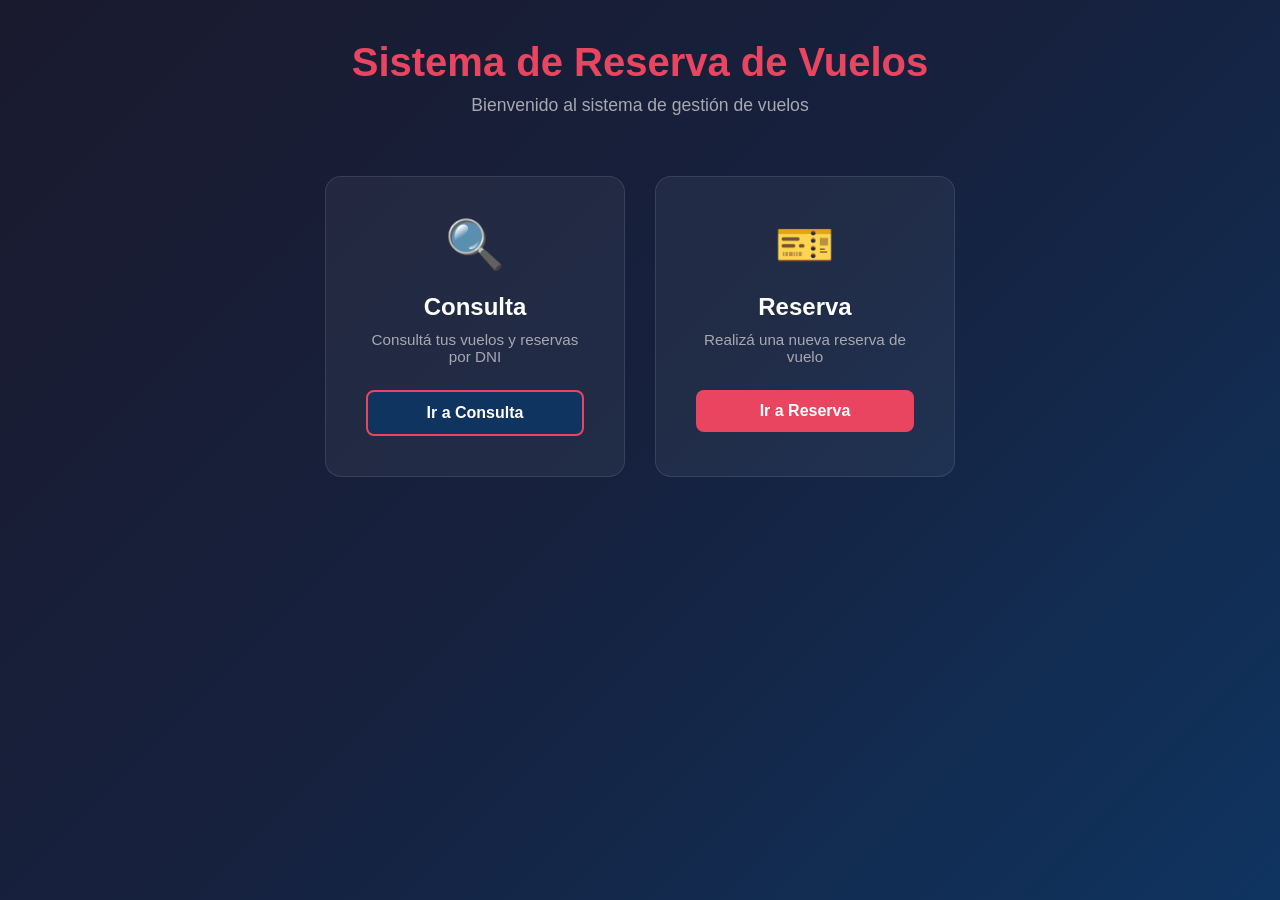
==== TERCER SEMESTRE/POO/itellij/vuelo/vuelo/src/main/resources/static/index.html @ f3baed53 "front inicial, pantalla principal y estilo" ====
<!DOCTYPE html>
<html lang="es">
<head>
    <meta charset="UTF-8">
    <meta name="viewport" content="width=device-width, initial-scale=1.0">
    <title>Sistema de Vuelos</title>
    <link rel="stylesheet" href="css/styles.css">
</head>
<body>
<div class="container">
    <header>
        <h1> Sistema de Reserva de Vuelos</h1>
        <p>Bienvenido al sistema de gestión de vuelos</p>
    </header>

    <main class="menu-principal">
        <div class="card" onclick="window.location.href='consulta.html'">
            <div class="card-icon">🔍</div>
            <h2>Consulta</h2>
            <p>Consultá tus vuelos y reservas por DNI</p>
            <button class="btn btn-consulta">Ir a Consulta</button>
        </div>

        <div class="card" onclick="window.location.href='reserva.html'">
            <div class="card-icon">🎫</div>
            <h2>Reserva</h2>
            <p>Realizá una nueva reserva de vuelo</p>
            <button class="btn btn-reserva">Ir a Reserva</button>
        </div>
    </main>
</div>
</body>
</html>
---- TERCER SEMESTRE/POO/itellij/vuelo/vuelo/src/main/resources/static/css/styles.css ----
* {
    margin: 0;
    padding: 0;
    box-sizing: border-box;
}

body {
    font-family: 'Segoe UI', Tahoma, Geneva, Verdana, sans-serif;
    background: linear-gradient(135deg, #1a1a2e, #16213e, #0f3460);
    min-height: 100vh;
    color: #fff;
}

.container {
    max-width: 1100px;
    margin: 0 auto;
    padding: 40px 20px;
}

header {
    text-align: center;
    margin-bottom: 60px;
}

header h1 {
    font-size: 2.5rem;
    margin-bottom: 10px;
    color: #e94560;
}

header p {
    font-size: 1.1rem;
    color: #a8a8b3;
}

.menu-principal {
    display: flex;
    gap: 30px;
    justify-content: center;
    flex-wrap: wrap;
}

.card {
    background: rgba(255, 255, 255, 0.05);
    border: 1px solid rgba(255, 255, 255, 0.1);
    border-radius: 16px;
    padding: 40px;
    width: 300px;
    text-align: center;
    cursor: pointer;
    transition: transform 0.3s, background 0.3s;
}

.card:hover {
    transform: translateY(-8px);
    background: rgba(255, 255, 255, 0.1);
}

.card-icon {
    font-size: 3rem;
    margin-bottom: 20px;
}

.card h2 {
    font-size: 1.5rem;
    margin-bottom: 10px;
}

.card p {
    color: #a8a8b3;
    margin-bottom: 25px;
    font-size: 0.95rem;
}

.btn {
    padding: 12px 30px;
    border: none;
    border-radius: 8px;
    font-size: 1rem;
    cursor: pointer;
    font-weight: bold;
    transition: opacity 0.2s;
    width: 100%;
}

.btn:hover {
    opacity: 0.85;
}

.btn-consulta {
    background: #0f3460;
    color: #fff;
    border: 2px solid #e94560;
}

.btn-reserva {
    background: #e94560;
    color: #fff;
}

/* Formularios */
.form-group {
    margin-bottom: 20px;
}

.form-group label {
    display: block;
    margin-bottom: 8px;
    color: #a8a8b3;
    font-size: 0.9rem;
}

.form-group input,
.form-group select {
    width: 100%;
    padding: 12px 16px;
    background: rgba(255, 255, 255, 0.05);
    border: 1px solid rgba(255, 255, 255, 0.2);
    border-radius: 8px;
    color: #fff;
    font-size: 1rem;
}

.form-group input:focus,
.form-group select:focus {
    outline: none;
    border-color: #e94560;
}

.form-group select option {
    background: #1a1a2e;
    color: #fff;
}

/* Tabla de resultados */
.resultado {
    background: rgba(255, 255, 255, 0.05);
    border: 1px solid rgba(255, 255, 255, 0.1);
    border-radius: 12px;
    padding: 25px;
    margin-top: 25px;
    display: none;
}

.resultado.visible {
    display: block;
}

.resultado h3 {
    color: #e94560;
    margin-bottom: 15px;
    font-size: 1.2rem;
}

.dato-fila {
    display: flex;
    justify-content: space-between;
    padding: 10px 0;
    border-bottom: 1px solid rgba(255, 255, 255, 0.05);
}

.dato-fila:last-child {
    border-bottom: none;
}

.dato-label {
    color: #a8a8b3;
    font-size: 0.9rem;
}

.dato-valor {
    color: #fff;
    font-weight: bold;
}

/* Pasos del wizard */
.pasos {
    display: flex;
    justify-content: center;
    margin-bottom: 40px;
    gap: 10px;
}

.paso {
    display: flex;
    align-items: center;
    gap: 8px;
    color: #a8a8b3;
    font-size: 0.85rem;
}

.paso.activo {
    color: #e94560;
}

.paso.completado {
    color: #4caf50;
}

.paso-numero {
    width: 28px;
    height: 28px;
    border-radius: 50%;
    background: rgba(255, 255, 255, 0.1);
    display: flex;
    align-items: center;
    justify-content: center;
    font-size: 0.8rem;
    font-weight: bold;
}

.paso.activo .paso-numero {
    background: #e94560;
    color: #fff;
}

.paso.completado .paso-numero {
    background: #4caf50;
    color: #fff;
}

.separador {
    width: 40px;
    height: 2px;
    background: rgba(255, 255, 255, 0.1);
    align-self: center;
}

/* Mensajes de error y éxito */
.mensaje-error {
    background: rgba(233, 69, 96, 0.2);
    border: 1px solid #e94560;
    border-radius: 8px;
    padding: 12px 16px;
    color: #e94560;
    margin-top: 15px;
    display: none;
}

.mensaje-exito {
    background: rgba(76, 175, 80, 0.2);
    border: 1px solid #4caf50;
    border-radius: 8px;
    padding: 12px 16px;
    color: #4caf50;
    margin-top: 15px;
    display: none;
}

.mensaje-error.visible,
.mensaje-exito.visible {
    display: block;
}

/* Navegacion entre paginas */
.nav-back {
    margin-bottom: 30px;
}

.nav-back a {
    color: #a8a8b3;
    text-decoration: none;
    font-size: 0.9rem;
    transition: color 0.2s;
}

.nav-back a:hover {
    color: #e94560;
}
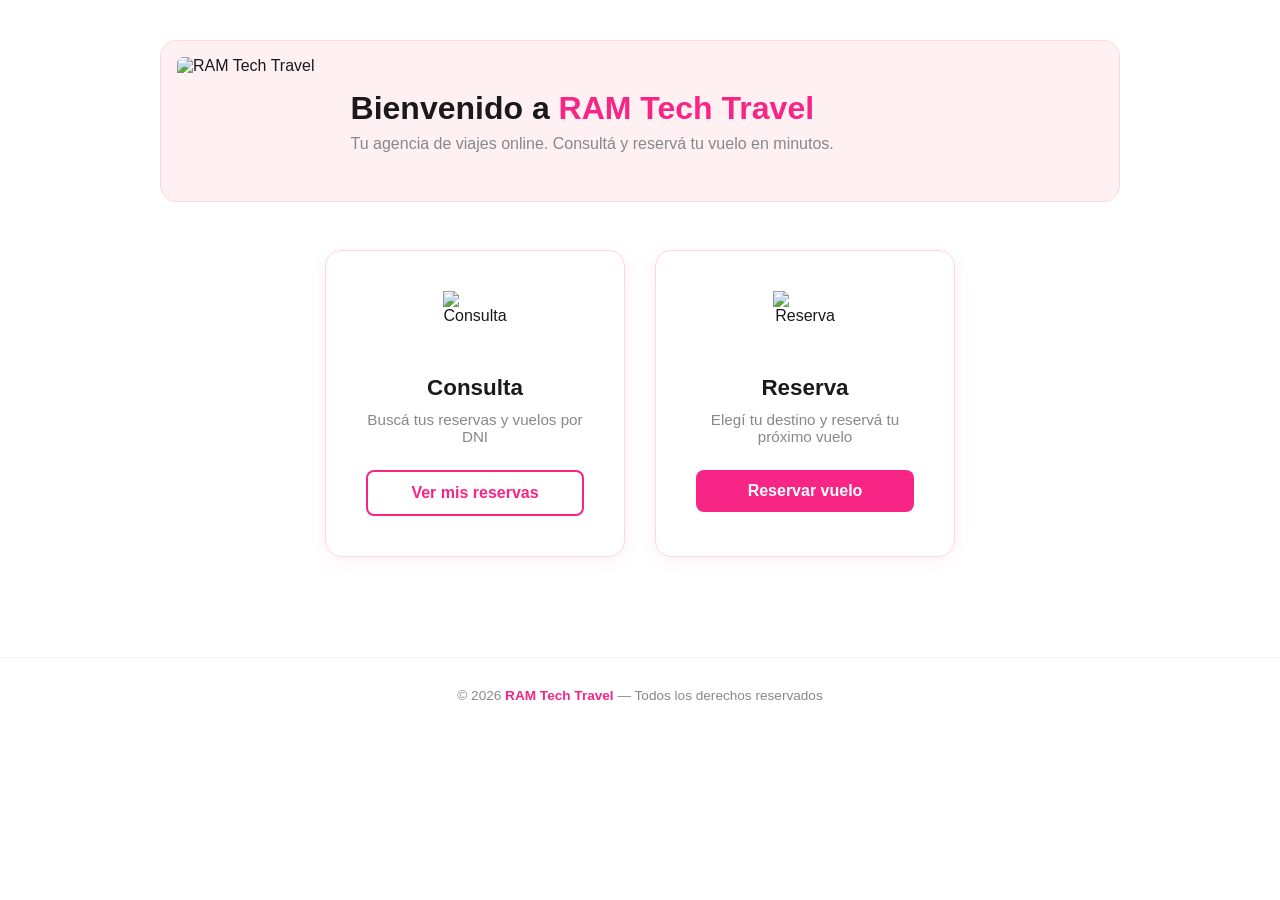
==== commit ee32316c: "proyecto completado" ====
--- a/TERCER SEMESTRE/POO/itellij/vuelo/vuelo/src/main/resources/static/index.html
+++ b/TERCER SEMESTRE/POO/itellij/vuelo/vuelo/src/main/resources/static/index.html
@@ -3,31 +3,52 @@
 <head>
     <meta charset="UTF-8">
     <meta name="viewport" content="width=device-width, initial-scale=1.0">
-    <title>Sistema de Vuelos</title>
+    <title>RAM Tech Travel</title>
     <link rel="stylesheet" href="css/styles.css">
 </head>
 <body>
+
+
 <div class="container">
-    <header>
-        <h1> Sistema de Reserva de Vuelos</h1>
-        <p>Bienvenido al sistema de gestión de vuelos</p>
-    </header>
 
-    <main class="menu-principal">
+    <!-- HEADER -->
+    <div class="page-header" style="display: flex; align-items: center; gap: 30px; text-align: left;">
+        <img src="img/RAM.png" alt="RAM Tech Travel" style="height: 140px; width: auto; background-color: #FFF1F1; border-radius: 12px; padding: 6px;">
+        <div>
+            <h1>Bienvenido a <span>RAM Tech Travel</span></h1>
+            <p>Tu agencia de viajes online. Consultá y reservá tu vuelo en minutos.</p>
+        </div>
+    </div>
+
+    <!-- MENÚ PRINCIPAL -->
+    <div class="menu-principal">
+
         <div class="card" onclick="window.location.href='consulta.html'">
-            <div class="card-icon">🔍</div>
+            <img src="img/consulta.png" alt="Consulta" class="card-icon">
             <h2>Consulta</h2>
-            <p>Consultá tus vuelos y reservas por DNI</p>
-            <button class="btn btn-consulta">Ir a Consulta</button>
+            <p>Buscá tus reservas y vuelos por DNI</p>
+            <button class="btn btn-secondary">
+                Ver mis reservas
+            </button>
         </div>
 
         <div class="card" onclick="window.location.href='reserva.html'">
-            <div class="card-icon">🎫</div>
+            <img src="img/reserva.png" alt="Reserva" class="card-icon">
             <h2>Reserva</h2>
-            <p>Realizá una nueva reserva de vuelo</p>
-            <button class="btn btn-reserva">Ir a Reserva</button>
+            <p>Elegí tu destino y reservá tu próximo vuelo</p>
+            <button class="btn btn-primary">
+                Reservar vuelo
+            </button>
         </div>
-    </main>
+
+    </div>
+
 </div>
+
+<!-- FOOTER -->
+<footer class="footer">
+    © 2026 <span>RAM Tech Travel</span> — Todos los derechos reservados
+</footer>
+
 </body>
 </html>
--- a/TERCER SEMESTRE/POO/itellij/vuelo/vuelo/src/main/resources/static/css/styles.css
+++ b/TERCER SEMESTRE/POO/itellij/vuelo/vuelo/src/main/resources/static/css/styles.css
@@ -6,33 +6,132 @@
 
 body {
     font-family: 'Segoe UI', Tahoma, Geneva, Verdana, sans-serif;
-    background: linear-gradient(135deg, #1a1a2e, #16213e, #0f3460);
+    background-color: #FFFFFF;
+    color: #1A1A1A;
     min-height: 100vh;
-    color: #fff;
-}
-
+}
+
+/* =====================
+   HEADER / NAVBAR
+   ===================== */
+.navbar {
+    background-color: #FFFFFF;
+    border-bottom: 2px solid #FFF1F1;
+    padding: 15px 40px;
+    display: flex;
+    align-items: center;
+    justify-content: space-between;
+    box-shadow: 0 2px 8px rgba(247, 37, 133, 0.08);
+    position: sticky;
+    top: 0;
+    z-index: 100;
+}
+
+.navbar-logo {
+    display: flex;
+    align-items: center;
+    gap: 12px;
+    text-decoration: none;
+}
+
+.navbar-logo img {
+    height: 60px;
+    width: auto;
+    background-color: #FFF1F1;
+    border-radius: 8px;
+    padding: 4px;
+}
+
+.navbar-back {
+    color: #888888;
+    text-decoration: none;
+    font-size: 0.9rem;
+    display: flex;
+    align-items: center;
+    gap: 6px;
+    transition: color 0.2s;
+}
+
+.navbar-back:hover {
+    color: #F72585;
+}
+
+/* =====================
+   CONTENEDOR PRINCIPAL
+   ===================== */
 .container {
-    max-width: 1100px;
+    max-width: 1000px;
     margin: 0 auto;
     padding: 40px 20px;
 }
 
-header {
+/* =====================
+   HERO / HEADER DE PÁGINA
+   ===================== */
+.page-header {
     text-align: center;
-    margin-bottom: 60px;
-}
-
-header h1 {
-    font-size: 2.5rem;
+    margin-bottom: 48px;
+    padding: 10px 10px;
+    background: #FFF1F1 ;
+    border-radius: 16px;
+    border: 1px solid #FFD6E7;
+}
+
+.page-header h1 {
+    font-size: 2rem;
+    color: #1A1A1A;
+    margin-bottom: 8px;
+    font-weight: 700;
+}
+
+.page-header h1 span {
+    color: #F72585;
+}
+
+.page-header p {
+    color: #888888;
+    font-size: 1rem;
+}
+
+/* =====================
+   CARDS
+   ===================== */
+.card {
+    background: #FFFFFF;
+    border: 1px solid #FFD6E7;
+    border-radius: 16px;
+    padding: 40px;
+    box-shadow: 0 4px 20px rgba(247, 37, 133, 0.06);
+    transition: transform 0.3s, box-shadow 0.3s;
+}
+
+.card:hover {
+    transform: translateY(-4px);
+    box-shadow: 0 8px 30px rgba(247, 37, 133, 0.12);
+}
+
+.card-icon {
+    width: 64px;
+    height: 64px;
+    margin: 0 auto 20px;
+    display: block;
+}
+
+.card h2 {
+    font-size: 1.4rem;
     margin-bottom: 10px;
-    color: #e94560;
-}
-
-header p {
-    font-size: 1.1rem;
-    color: #a8a8b3;
-}
-
+    color: #1A1A1A;
+}
+
+.card p {
+    color: #888888;
+    margin-bottom: 25px;
+    font-size: 0.95rem;
+}
+
+/* =====================
+   MENÚ PRINCIPAL
+   ===================== */
 .menu-principal {
     display: flex;
     gap: 30px;
@@ -40,65 +139,70 @@
     flex-wrap: wrap;
 }
 
-.card {
-    background: rgba(255, 255, 255, 0.05);
-    border: 1px solid rgba(255, 255, 255, 0.1);
-    border-radius: 16px;
-    padding: 40px;
+.menu-principal .card {
     width: 300px;
     text-align: center;
     cursor: pointer;
-    transition: transform 0.3s, background 0.3s;
-}
-
-.card:hover {
-    transform: translateY(-8px);
-    background: rgba(255, 255, 255, 0.1);
-}
-
-.card-icon {
-    font-size: 3rem;
-    margin-bottom: 20px;
-}
-
-.card h2 {
-    font-size: 1.5rem;
-    margin-bottom: 10px;
-}
-
-.card p {
-    color: #a8a8b3;
-    margin-bottom: 25px;
-    font-size: 0.95rem;
-}
-
+}
+
+/* =====================
+   BOTONES
+   ===================== */
 .btn {
     padding: 12px 30px;
     border: none;
     border-radius: 8px;
     font-size: 1rem;
     cursor: pointer;
-    font-weight: bold;
-    transition: opacity 0.2s;
+    font-weight: 600;
+    transition: all 0.2s;
     width: 100%;
+    display: flex;
+    align-items: center;
+    justify-content: center;
+    gap: 8px;
 }
 
 .btn:hover {
-    opacity: 0.85;
-}
-
-.btn-consulta {
-    background: #0f3460;
-    color: #fff;
-    border: 2px solid #e94560;
-}
-
-.btn-reserva {
-    background: #e94560;
-    color: #fff;
-}
-
-/* Formularios */
+    transform: translateY(-1px);
+    box-shadow: 0 4px 12px rgba(247, 37, 133, 0.3);
+}
+
+.btn:disabled {
+    opacity: 0.4;
+    cursor: not-allowed;
+    transform: none;
+    box-shadow: none;
+}
+
+.btn-primary {
+    background-color: #F72585;
+    color: #FFFFFF;
+}
+
+.btn-primary:hover {
+    background-color: #d41e72;
+}
+
+.btn-secondary {
+    background-color: #FFFFFF;
+    color: #F72585;
+    border: 2px solid #F72585;
+}
+
+.btn-secondary:hover {
+    background-color: #FFF1F1;
+}
+
+/* Compatibilidad con nombres anteriores */
+.btn-consulta { background-color: #FFFFFF; color: #F72585; border: 2px solid #F72585; }
+.btn-consulta:hover { background-color: #FFF1F1; }
+.btn-reserva { background-color: #F72585; color: #FFFFFF; }
+.btn-reserva:hover { background-color: #d41e72; }
+
+/* =====================
+   FORMULARIOS
+   ===================== */
 .form-group {
     margin-bottom: 20px;
 }
@@ -106,40 +210,53 @@
 .form-group label {
     display: block;
     margin-bottom: 8px;
-    color: #a8a8b3;
+    color: #1A1A1A;
     font-size: 0.9rem;
+    font-weight: 600;
 }
 
 .form-group input,
 .form-group select {
     width: 100%;
     padding: 12px 16px;
-    background: rgba(255, 255, 255, 0.05);
-    border: 1px solid rgba(255, 255, 255, 0.2);
+    background: #FFFFFF;
+    border: 1.5px solid #FFD6E7;
     border-radius: 8px;
-    color: #fff;
+    color: #1A1A1A;
     font-size: 1rem;
+    transition: border-color 0.2s;
 }
 
 .form-group input:focus,
 .form-group select:focus {
     outline: none;
-    border-color: #e94560;
+    border-color: #F72585;
+    box-shadow: 0 0 0 3px rgba(247, 37, 133, 0.1);
+}
+
+.form-group input:disabled,
+.form-group select:disabled {
+    background: #F5F5F5;
+    color: #888888;
+    cursor: not-allowed;
 }
 
 .form-group select option {
-    background: #1a1a2e;
-    color: #fff;
-}
-
-/* Tabla de resultados */
+    background: #FFFFFF;
+    color: #1A1A1A;
+}
+
+/* =====================
+   RESULTADOS / PANELES
+   ===================== */
 .resultado {
-    background: rgba(255, 255, 255, 0.05);
-    border: 1px solid rgba(255, 255, 255, 0.1);
-    border-radius: 12px;
-    padding: 25px;
+    background: #FFFFFF;
+    border: 1px solid #FFD6E7;
+    border-radius: 16px;
+    padding: 30px;
     margin-top: 25px;
     display: none;
+    box-shadow: 0 4px 20px rgba(247, 37, 133, 0.06);
 }
 
 .resultado.visible {
@@ -147,16 +264,28 @@
 }
 
 .resultado h3 {
-    color: #e94560;
-    margin-bottom: 15px;
-    font-size: 1.2rem;
+    color: #F72585;
+    margin-bottom: 20px;
+    font-size: 1.1rem;
+    font-weight: 700;
+    padding-bottom: 12px;
+    border-bottom: 2px solid #FFF1F1;
+    display: flex;
+    align-items: center;
+    gap: 8px;
+}
+
+.resultado h3 img {
+    width: 22px;
+    height: 22px;
 }
 
 .dato-fila {
     display: flex;
     justify-content: space-between;
-    padding: 10px 0;
-    border-bottom: 1px solid rgba(255, 255, 255, 0.05);
+    align-items: center;
+    padding: 12px 0;
+    border-bottom: 1px solid #F5F5F5;
 }
 
 .dato-fila:last-child {
@@ -164,33 +293,39 @@
 }
 
 .dato-label {
-    color: #a8a8b3;
+    color: #888888;
     font-size: 0.9rem;
 }
 
 .dato-valor {
-    color: #fff;
-    font-weight: bold;
-}
-
-/* Pasos del wizard */
+    color: #1A1A1A;
+    font-weight: 600;
+    font-size: 0.95rem;
+}
+
+/* =====================
+   PASOS WIZARD
+   ===================== */
 .pasos {
     display: flex;
     justify-content: center;
+    align-items: center;
     margin-bottom: 40px;
-    gap: 10px;
+    gap: 8px;
+    flex-wrap: wrap;
 }
 
 .paso {
     display: flex;
     align-items: center;
     gap: 8px;
-    color: #a8a8b3;
+    color: #888888;
     font-size: 0.85rem;
+    font-weight: 500;
 }
 
 .paso.activo {
-    color: #e94560;
+    color: #F72585;
 }
 
 .paso.completado {
@@ -198,72 +333,134 @@
 }
 
 .paso-numero {
-    width: 28px;
-    height: 28px;
+    width: 32px;
+    height: 32px;
     border-radius: 50%;
-    background: rgba(255, 255, 255, 0.1);
+    background: #F5F5F5;
+    border: 2px solid #FFD6E7;
     display: flex;
     align-items: center;
     justify-content: center;
-    font-size: 0.8rem;
-    font-weight: bold;
+    font-size: 0.85rem;
+    font-weight: 700;
 }
 
 .paso.activo .paso-numero {
-    background: #e94560;
-    color: #fff;
+    background: #F72585;
+    color: #FFFFFF;
+    border-color: #F72585;
 }
 
 .paso.completado .paso-numero {
     background: #4caf50;
-    color: #fff;
+    color: #FFFFFF;
+    border-color: #4caf50;
 }
 
 .separador {
     width: 40px;
     height: 2px;
-    background: rgba(255, 255, 255, 0.1);
-    align-self: center;
-}
-
-/* Mensajes de error y éxito */
+    background: #FFD6E7;
+}
+
+/* =====================
+   MENSAJES
+   ===================== */
 .mensaje-error {
-    background: rgba(233, 69, 96, 0.2);
-    border: 1px solid #e94560;
+    background: #FFF1F1;
+    border: 1px solid #F72585;
     border-radius: 8px;
     padding: 12px 16px;
-    color: #e94560;
+    color: #F72585;
     margin-top: 15px;
+    font-size: 0.9rem;
     display: none;
+    align-items: center;
+    gap: 8px;
 }
 
 .mensaje-exito {
-    background: rgba(76, 175, 80, 0.2);
+    background: #F0FFF4;
     border: 1px solid #4caf50;
     border-radius: 8px;
     padding: 12px 16px;
-    color: #4caf50;
+    color: #2e7d32;
     margin-top: 15px;
+    font-size: 0.9rem;
     display: none;
+    align-items: center;
+    gap: 8px;
 }
 
 .mensaje-error.visible,
 .mensaje-exito.visible {
-    display: block;
-}
-
-/* Navegacion entre paginas */
-.nav-back {
-    margin-bottom: 30px;
-}
-
-.nav-back a {
-    color: #a8a8b3;
-    text-decoration: none;
-    font-size: 0.9rem;
-    transition: color 0.2s;
-}
-
-.nav-back a:hover {
-    color: #e94560;
+    display: flex;
+}
+
+/* =====================
+   CONFIRMACIÓN
+   ===================== */
+.confirmacion-header {
+    text-align: center;
+    padding: 20px;
+    margin-bottom: 20px;
+}
+
+.confirmacion-header h3 {
+    color: #4caf50;
+    font-size: 1.5rem;
+    border: none !important;
+}
+
+.confirmacion-numero {
+    display: inline-block;
+    background: #FFF1F1;
+    color: #F72585;
+    font-size: 1.8rem;
+    font-weight: 700;
+    padding: 12px 30px;
+    border-radius: 12px;
+    margin-top: 10px;
+    border: 2px solid #FFD6E7;
+}
+
+/* =====================
+   DIVIDER
+   ===================== */
+.divider {
+    height: 1px;
+    background: #FFD6E7;
+    margin: 20px 0;
+}
+
+/* =====================
+   BADGE DE CLASE
+   ===================== */
+.badge {
+    display: inline-block;
+    padding: 3px 10px;
+    border-radius: 20px;
+    font-size: 0.8rem;
+    font-weight: 600;
+}
+
+.badge-business { background: #FFF1F1; color: #F72585; border: 1px solid #F72585; }
+.badge-economy { background: #F0F4FF; color: #3b82f6; border: 1px solid #3b82f6; }
+.badge-turista { background: #F0FFF4; color: #4caf50; border: 1px solid #4caf50; }
+
+/* =====================
+   FOOTER
+   ===================== */
+.footer {
+    text-align: center;
+    padding: 30px;
+    color: #888888;
+    font-size: 0.85rem;
+    border-top: 1px solid #FFF1F1;
+    margin-top: 60px;
+}
+
+.footer span {
+    color: #F72585;
+    font-weight: 600;
 }
